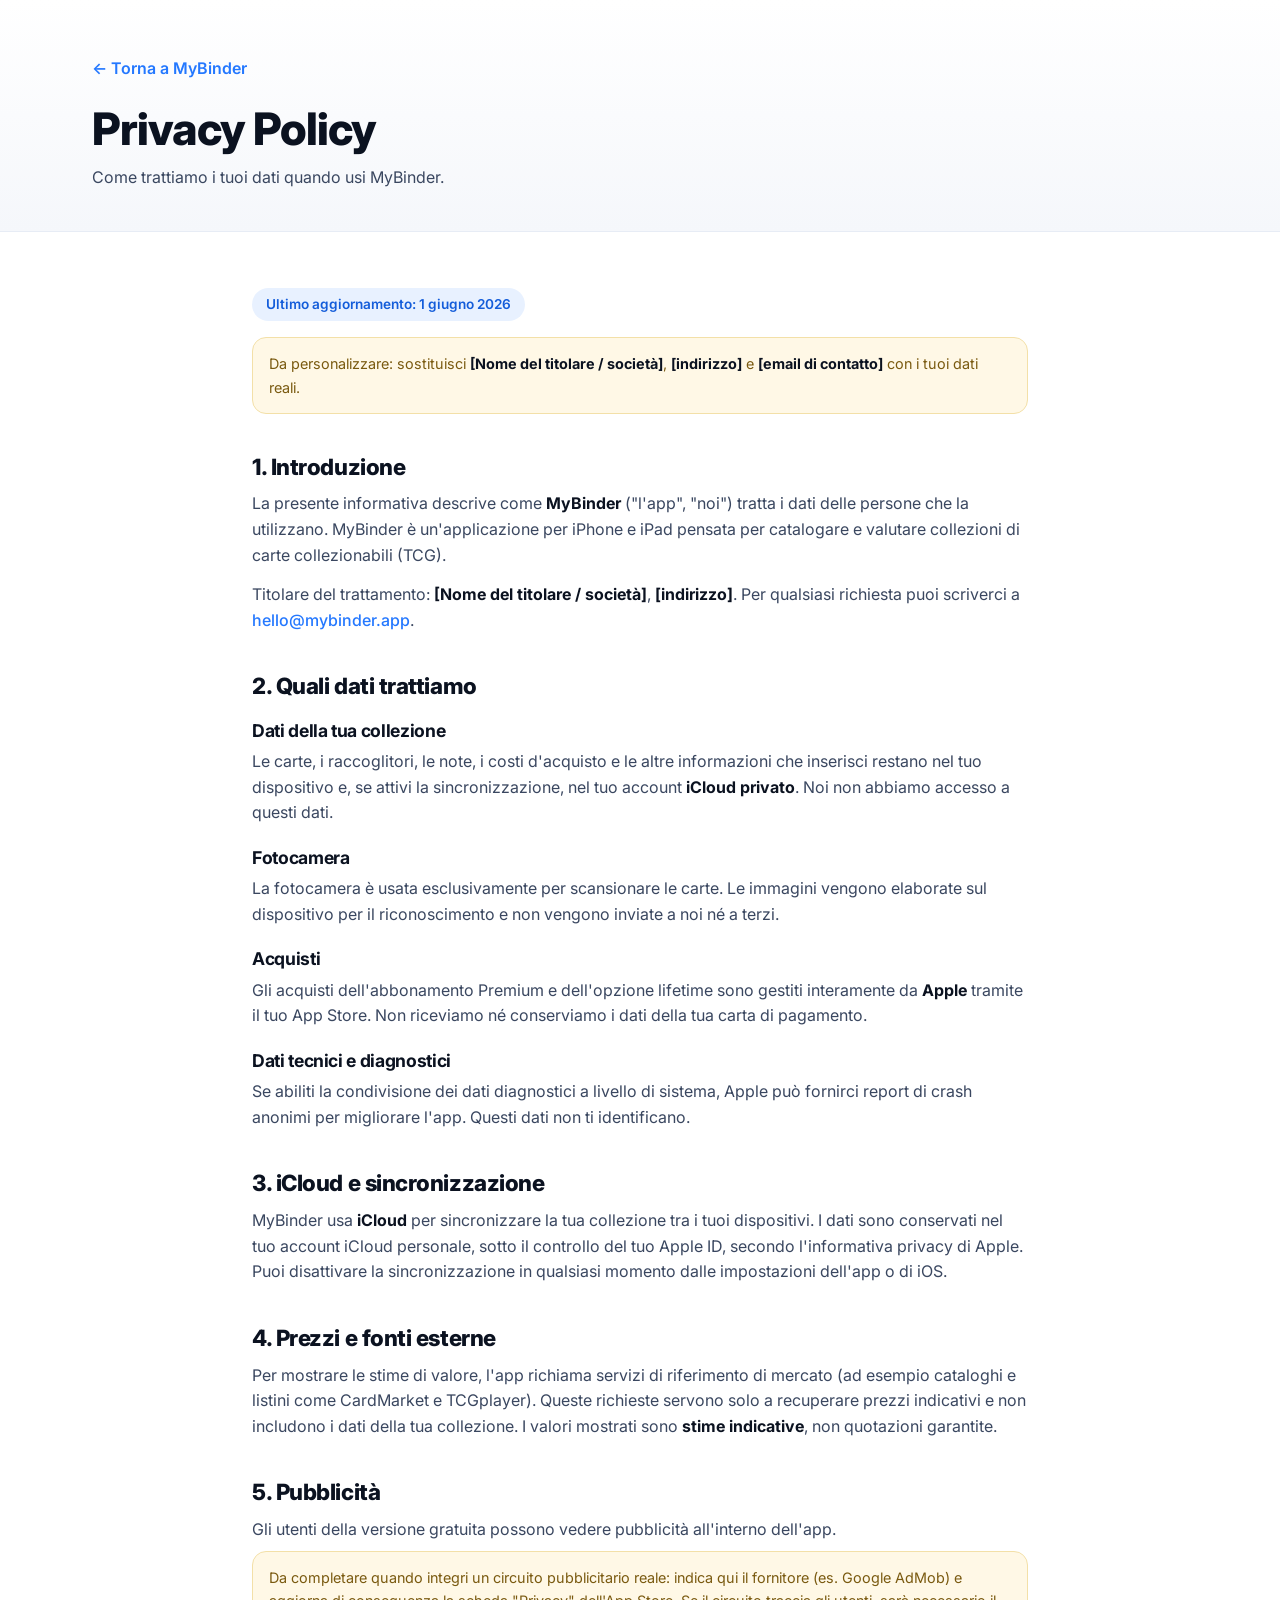
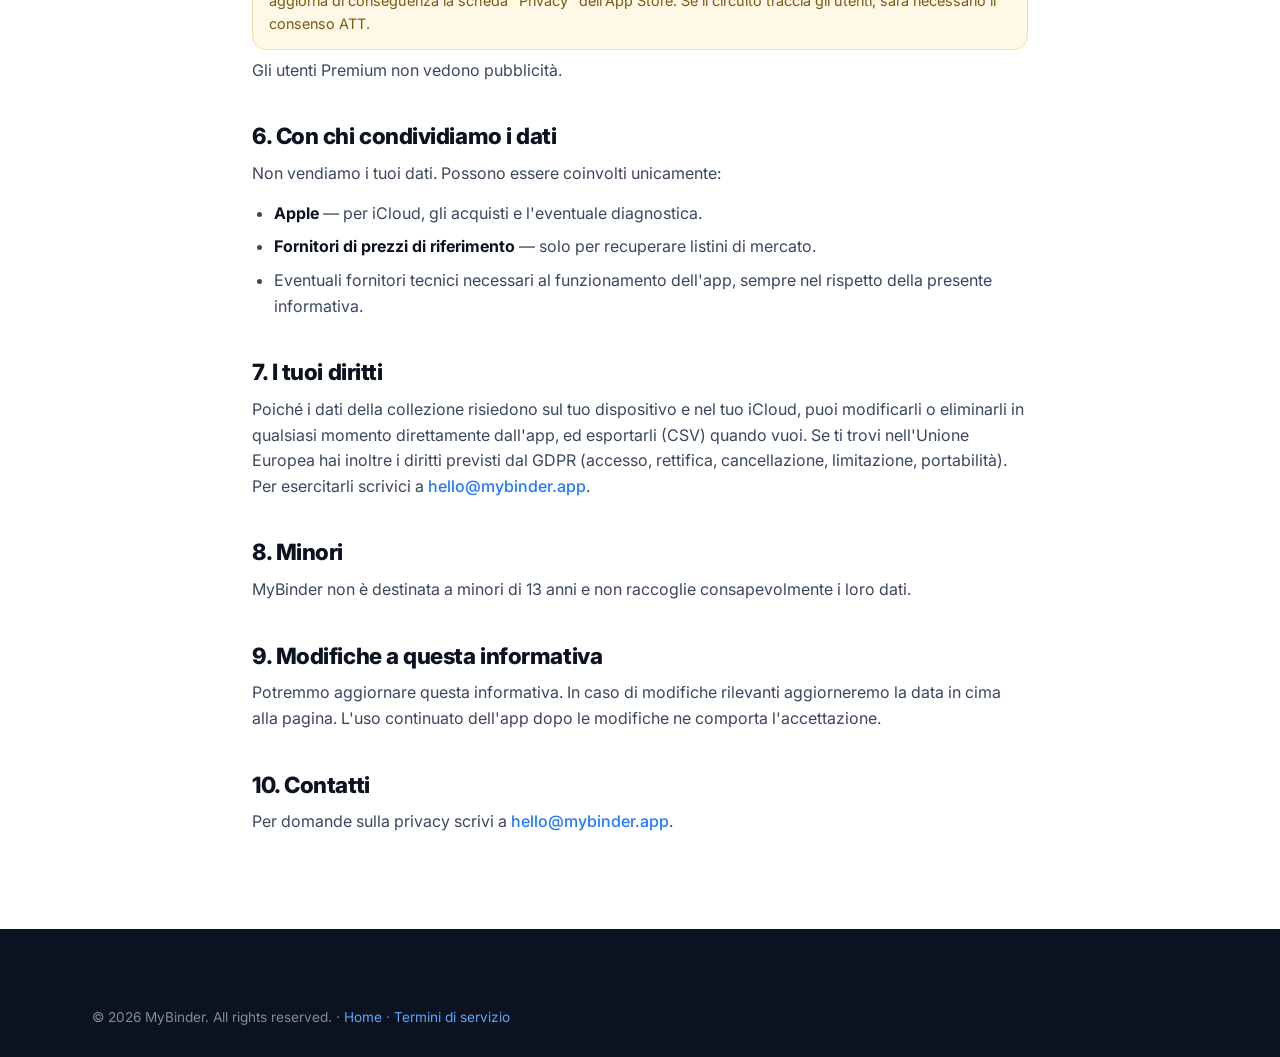
==== MyBinder-Site/privacy.html @ ea9245f7 "Initial MyBinder website" ====
<!DOCTYPE html>
<html lang="it">
<head>
  <meta charset="UTF-8" />
  <meta name="viewport" content="width=device-width, initial-scale=1.0" />
  <title>Privacy Policy — MyBinder</title>
  <meta name="description" content="Informativa sulla privacy di MyBinder: quali dati trattiamo, come usiamo iCloud, e i tuoi diritti." />
  <meta name="robots" content="index, follow" />
  <link rel="icon" type="image/png" href="assets/app-icon.png" />
  <link rel="apple-touch-icon" href="assets/app-icon.png" />
  <meta name="theme-color" content="#2478FF" />
  <link rel="preconnect" href="https://fonts.googleapis.com" />
  <link rel="preconnect" href="https://fonts.gstatic.com" crossorigin />
  <link href="https://fonts.googleapis.com/css2?family=Inter:wght@400;500;600;700;800&display=swap" rel="stylesheet" />
  <link rel="stylesheet" href="styles/style.css" />
</head>
<body>

  <header class="legal-hero">
    <div class="container">
      <a href="index.html" class="legal-back">← Torna a MyBinder</a>
      <h1>Privacy Policy</h1>
      <p>Come trattiamo i tuoi dati quando usi MyBinder.</p>
    </div>
  </header>

  <main class="legal">
    <span class="updated">Ultimo aggiornamento: 1 giugno 2026</span>

    <!--
      ATTENZIONE LEGALE: questo testo è un modello di base, non una consulenza legale.
      Compila le parti tra parentesi quadre e, se vendi abbonamenti / tratti dati di
      utenti UE, valuta una revisione da parte di un consulente. Aggiorna la data
      a ogni modifica sostanziale.
    -->
    <div class="placeholder">
      Da personalizzare: sostituisci <strong>[Nome del titolare / società]</strong>,
      <strong>[indirizzo]</strong> e <strong>[email di contatto]</strong> con i tuoi dati reali.
    </div>

    <h2 id="intro">1. Introduzione</h2>
    <p>
      La presente informativa descrive come <strong>MyBinder</strong> ("l'app", "noi")
      tratta i dati delle persone che la utilizzano. MyBinder è un'applicazione per iPhone
      e iPad pensata per catalogare e valutare collezioni di carte collezionabili (TCG).
    </p>
    <p>
      Titolare del trattamento: <strong>[Nome del titolare / società]</strong>,
      <strong>[indirizzo]</strong>. Per qualsiasi richiesta puoi scriverci a
      <a href="mailto:hello@mybinder.app">hello@mybinder.app</a>.
    </p>

    <h2 id="dati">2. Quali dati trattiamo</h2>
    <h3>Dati della tua collezione</h3>
    <p>
      Le carte, i raccoglitori, le note, i costi d'acquisto e le altre informazioni che
      inserisci restano nel tuo dispositivo e, se attivi la sincronizzazione, nel tuo
      account <strong>iCloud privato</strong>. Noi non abbiamo accesso a questi dati.
    </p>
    <h3>Fotocamera</h3>
    <p>
      La fotocamera è usata esclusivamente per scansionare le carte. Le immagini vengono
      elaborate sul dispositivo per il riconoscimento e non vengono inviate a noi né a terzi.
    </p>
    <h3>Acquisti</h3>
    <p>
      Gli acquisti dell'abbonamento Premium e dell'opzione lifetime sono gestiti
      interamente da <strong>Apple</strong> tramite il tuo App Store. Non riceviamo né
      conserviamo i dati della tua carta di pagamento.
    </p>
    <h3>Dati tecnici e diagnostici</h3>
    <p>
      Se abiliti la condivisione dei dati diagnostici a livello di sistema, Apple può
      fornirci report di crash anonimi per migliorare l'app. Questi dati non ti identificano.
    </p>

    <h2 id="icloud">3. iCloud e sincronizzazione</h2>
    <p>
      MyBinder usa <strong>iCloud</strong> per sincronizzare la tua collezione tra i tuoi
      dispositivi. I dati sono conservati nel tuo account iCloud personale, sotto il
      controllo del tuo Apple ID, secondo l'informativa privacy di Apple. Puoi disattivare
      la sincronizzazione in qualsiasi momento dalle impostazioni dell'app o di iOS.
    </p>

    <h2 id="prezzi">4. Prezzi e fonti esterne</h2>
    <p>
      Per mostrare le stime di valore, l'app richiama servizi di riferimento di mercato
      (ad esempio cataloghi e listini come CardMarket e TCGplayer). Queste richieste servono
      solo a recuperare prezzi indicativi e non includono i dati della tua collezione.
      I valori mostrati sono <strong>stime indicative</strong>, non quotazioni garantite.
    </p>

    <h2 id="pubblicita">5. Pubblicità</h2>
    <p>
      Gli utenti della versione gratuita possono vedere pubblicità all'interno dell'app.
      <span class="placeholder" style="display:inline-block;margin:8px 0;">
        Da completare quando integri un circuito pubblicitario reale: indica qui il fornitore
        (es. Google AdMob) e aggiorna di conseguenza la scheda "Privacy" dell'App Store.
        Se il circuito traccia gli utenti, sarà necessario il consenso ATT.
      </span>
      Gli utenti Premium non vedono pubblicità.
    </p>

    <h2 id="condivisione">6. Con chi condividiamo i dati</h2>
    <p>Non vendiamo i tuoi dati. Possono essere coinvolti unicamente:</p>
    <ul>
      <li><strong>Apple</strong> — per iCloud, gli acquisti e l'eventuale diagnostica.</li>
      <li><strong>Fornitori di prezzi di riferimento</strong> — solo per recuperare listini di mercato.</li>
      <li>Eventuali fornitori tecnici necessari al funzionamento dell'app, sempre nel rispetto della presente informativa.</li>
    </ul>

    <h2 id="diritti">7. I tuoi diritti</h2>
    <p>
      Poiché i dati della collezione risiedono sul tuo dispositivo e nel tuo iCloud, puoi
      modificarli o eliminarli in qualsiasi momento direttamente dall'app, ed esportarli
      (CSV) quando vuoi. Se ti trovi nell'Unione Europea hai inoltre i diritti previsti dal
      GDPR (accesso, rettifica, cancellazione, limitazione, portabilità). Per esercitarli
      scrivici a <a href="mailto:hello@mybinder.app">hello@mybinder.app</a>.
    </p>

    <h2 id="minori">8. Minori</h2>
    <p>
      MyBinder non è destinata a minori di 13 anni e non raccoglie consapevolmente i loro dati.
    </p>

    <h2 id="modifiche">9. Modifiche a questa informativa</h2>
    <p>
      Potremmo aggiornare questa informativa. In caso di modifiche rilevanti aggiorneremo la
      data in cima alla pagina. L'uso continuato dell'app dopo le modifiche ne comporta l'accettazione.
    </p>

    <h2 id="contatti">10. Contatti</h2>
    <p>
      Per domande sulla privacy scrivi a
      <a href="mailto:hello@mybinder.app">hello@mybinder.app</a>.
    </p>
  </main>

  <footer class="footer">
    <div class="container footer__bottom" style="border:0;">
      <span>© 2026 MyBinder. All rights reserved. · <a href="index.html" style="color:var(--blue-hi);">Home</a> · <a href="terms.html" style="color:var(--blue-hi);">Termini di servizio</a></span>
    </div>
  </footer>

</body>
</html>
---- MyBinder-Site/styles/style.css ----
/* ===================================================================
   MyBinder — Landing page
   Palette, layout e componenti. Mobile-first.
   =================================================================== */

:root {
  /* Palette */
  --blue:        #2478FF;
  --blue-hi:     #5FA5FF;
  --blue-dark:   #145DDA;
  --ink:         #0B1220;
  --ink-soft:    #3a4760;
  --soft-1:      #F5F7FB;
  --soft-2:      #E7ECF5;
  --white:       #ffffff;

  /* Effetti */
  --radius:      22px;
  --radius-sm:   14px;
  --shadow-sm:   0 4px 18px rgba(11, 18, 32, 0.06);
  --shadow-md:   0 14px 40px rgba(11, 18, 32, 0.10);
  --shadow-lg:   0 30px 80px rgba(20, 93, 218, 0.18);
  --glass:       rgba(255, 255, 255, 0.7);

  /* Layout */
  --maxw:        1140px;
  --gutter:      22px;

  --font:        'Inter', -apple-system, BlinkMacSystemFont, 'Segoe UI', Roboto, sans-serif;
}

/* ---------- Reset ---------- */
* { margin: 0; padding: 0; box-sizing: border-box; }

html { scroll-behavior: smooth; }

body {
  font-family: var(--font);
  color: var(--ink);
  background: var(--white);
  line-height: 1.6;
  -webkit-font-smoothing: antialiased;
  text-rendering: optimizeLegibility;
  overflow-x: hidden;
}

img { max-width: 100%; display: block; }
a { color: inherit; text-decoration: none; }
ul { list-style: none; }

.container {
  width: 100%;
  max-width: var(--maxw);
  margin: 0 auto;
  padding: 0 var(--gutter);
}

/* ---------- Tipografia ---------- */
h1, h2, h3 { line-height: 1.15; letter-spacing: -0.02em; font-weight: 800; }
h2 { font-size: clamp(1.7rem, 4vw, 2.6rem); }
h3 { font-size: 1.2rem; font-weight: 700; }

.eyebrow {
  display: inline-block;
  font-size: 0.82rem;
  font-weight: 700;
  letter-spacing: 0.08em;
  text-transform: uppercase;
  color: var(--blue);
  margin-bottom: 12px;
}
.eyebrow--light { color: var(--blue-hi); }

/* ---------- Bottoni ---------- */
.btn {
  display: inline-flex;
  align-items: center;
  justify-content: center;
  gap: 10px;
  font-weight: 600;
  font-size: 1rem;
  padding: 14px 26px;
  border-radius: 999px;
  cursor: pointer;
  border: none;
  transition: transform .22s ease, box-shadow .22s ease, background .22s ease;
  white-space: nowrap;
}
.btn--appstore {
  background: linear-gradient(135deg, var(--blue) 0%, var(--blue-dark) 100%);
  color: #fff;
  box-shadow: 0 10px 26px rgba(36, 120, 255, 0.35);
}
.btn--appstore:hover { transform: translateY(-2px); box-shadow: 0 16px 34px rgba(36, 120, 255, 0.45); }
.btn--ghost {
  background: var(--white);
  color: var(--ink);
  border: 1px solid var(--soft-2);
  box-shadow: var(--shadow-sm);
}
.btn--ghost:hover { transform: translateY(-2px); border-color: var(--blue-hi); }
.btn--small { padding: 9px 20px; font-size: 0.92rem; background: var(--blue); color: #fff; }
.btn--small:hover { background: var(--blue-dark); }

/* ---------- Navbar ---------- */
.nav {
  position: sticky;
  top: 0;
  z-index: 100;
  backdrop-filter: saturate(180%) blur(14px);
  -webkit-backdrop-filter: saturate(180%) blur(14px);
  background: rgba(255, 255, 255, 0.72);
  border-bottom: 1px solid transparent;
  transition: border-color .3s ease, box-shadow .3s ease;
}
.nav.is-scrolled { border-color: var(--soft-2); box-shadow: var(--shadow-sm); }
.nav__inner {
  display: flex;
  align-items: center;
  justify-content: space-between;
  height: 64px;
  gap: 18px;
}
.nav__brand { display: flex; align-items: center; gap: 10px; font-weight: 800; font-size: 1.15rem; }
.nav__icon { width: 30px; height: 30px; border-radius: 8px; box-shadow: var(--shadow-sm); }
.nav__links { display: none; gap: 28px; font-weight: 500; color: var(--ink-soft); }
.nav__links a:hover { color: var(--blue); }

@media (min-width: 860px) {
  .nav__links { display: flex; }
}

/* ---------- Hero ---------- */
.hero {
  position: relative;
  padding: 70px 0 90px;
  background: linear-gradient(180deg, #fff 0%, var(--soft-1) 100%);
  overflow: hidden;
}
.hero__glow {
  position: absolute;
  top: -180px; right: -120px;
  width: 620px; height: 620px;
  background: radial-gradient(circle, rgba(95,165,255,0.45) 0%, rgba(36,120,255,0) 65%);
  filter: blur(20px);
  pointer-events: none;
}
.hero__inner {
  position: relative;
  display: grid;
  grid-template-columns: 1fr;
  gap: 50px;
  align-items: center;
}
.hero__badge {
  display: inline-block;
  font-size: 0.82rem;
  font-weight: 600;
  color: var(--blue-dark);
  background: rgba(36, 120, 255, 0.10);
  padding: 7px 15px;
  border-radius: 999px;
  margin-bottom: 22px;
}
.hero__title { font-size: clamp(2.2rem, 6vw, 3.6rem); margin-bottom: 18px; }
.hero__subtitle {
  font-size: clamp(1.05rem, 2.4vw, 1.25rem);
  color: var(--ink-soft);
  max-width: 520px;
  margin-bottom: 34px;
}
.hero__cta { display: flex; flex-wrap: wrap; gap: 14px; }

.hero__visual { position: relative; display: flex; justify-content: center; }
.hero__appicon {
  position: absolute;
  bottom: -10px; right: 18%;
  width: 78px; height: 78px;
  animation: float 5s ease-in-out infinite;
}
.hero__appicon img { border-radius: 18px; box-shadow: var(--shadow-md); }

@media (min-width: 920px) {
  .hero__inner { grid-template-columns: 1.05fr 0.95fr; }
  .hero { padding: 100px 0 120px; }
}

/* ---------- Phone mockup ---------- */
.phone {
  position: relative;
  width: 280px;
  aspect-ratio: 9 / 19;
  background: #0b1220;
  border-radius: 44px;
  padding: 12px;
  box-shadow: var(--shadow-lg);
  border: 2px solid #1c2740;
}
.phone--sm { width: 250px; }
.phone__notch {
  position: absolute;
  top: 14px; left: 50%;
  transform: translateX(-50%);
  width: 110px; height: 26px;
  background: #0b1220;
  border-radius: 0 0 16px 16px;
  z-index: 3;
}
.phone__shot {
  width: 100%; height: 100%;
  object-fit: cover;
  border-radius: 33px;
  background: linear-gradient(160deg, var(--blue-hi), var(--blue-dark));
}
/* Placeholder elegante quando lo screenshot non c'è ancora */
.phone__shot.is-placeholder,
.gallery__item img.is-placeholder {
  position: relative;
}
.phone__shot.is-placeholder::after,
.gallery__item img.is-placeholder::after {
  content: "Screenshot";
  position: absolute;
  inset: 0;
  display: flex;
  align-items: center;
  justify-content: center;
  font-weight: 600;
  letter-spacing: 0.05em;
  color: rgba(255,255,255,0.85);
  background: linear-gradient(160deg, var(--blue-hi), var(--blue-dark));
  border-radius: inherit;
}

@keyframes float {
  0%, 100% { transform: translateY(0); }
  50%      { transform: translateY(-12px); }
}

/* ---------- Sezioni ---------- */
.section { padding: 80px 0; }
.section--soft { background: var(--soft-1); }
.section__head { max-width: 680px; margin: 0 auto 50px; text-align: center; }
.section__head p { color: var(--ink-soft); font-size: 1.08rem; margin-top: 14px; }

/* ---------- Card generica ---------- */
.card {
  background: var(--glass);
  backdrop-filter: blur(8px);
  -webkit-backdrop-filter: blur(8px);
  border: 1px solid rgba(255,255,255,0.6);
  border-radius: var(--radius);
  box-shadow: var(--shadow-sm);
  padding: 28px;
  transition: transform .25s ease, box-shadow .25s ease;
}

/* ---------- Grid feature ---------- */
.grid { display: grid; gap: 22px; }
.grid--features { grid-template-columns: 1fr; }
.feature:hover { transform: translateY(-6px); box-shadow: var(--shadow-md); }
.feature__icon {
  width: 52px; height: 52px;
  display: grid; place-items: center;
  border-radius: 14px;
  background: linear-gradient(135deg, rgba(36,120,255,0.12), rgba(95,165,255,0.18));
  color: var(--blue-dark);
  margin-bottom: 18px;
}
.feature__icon svg { width: 26px; height: 26px; }
.feature h3 { margin-bottom: 8px; }
.feature p { color: var(--ink-soft); font-size: 0.98rem; }

@media (min-width: 640px) { .grid--features { grid-template-columns: 1fr 1fr; } }
@media (min-width: 980px) { .grid--features { grid-template-columns: 1fr 1fr 1fr; } }

/* ---------- Come funziona ---------- */
.grid--steps { grid-template-columns: 1fr; }
.step { text-align: center; padding: 10px; }
.step__num {
  display: grid; place-items: center;
  width: 56px; height: 56px;
  margin: 0 auto 18px;
  border-radius: 50%;
  font-weight: 800; font-size: 1.4rem;
  color: #fff;
  background: linear-gradient(135deg, var(--blue), var(--blue-dark));
  box-shadow: 0 10px 24px rgba(36,120,255,0.35);
}
.step h3 { margin-bottom: 8px; }
.step p { color: var(--ink-soft); }
@media (min-width: 780px) { .grid--steps { grid-template-columns: repeat(3, 1fr); } }

/* ---------- Split (media + copy) ---------- */
.split {
  display: grid;
  grid-template-columns: 1fr;
  gap: 44px;
  align-items: center;
}
.split__media { display: flex; justify-content: center; }
.split__copy h2 { margin-bottom: 18px; }
.split__copy > p { color: var(--ink-soft); font-size: 1.05rem; margin-bottom: 18px; }

.ticks { display: grid; gap: 12px; margin-top: 8px; }
.ticks li {
  position: relative;
  padding-left: 32px;
  color: var(--ink);
  font-weight: 500;
}
.ticks li::before {
  content: "";
  position: absolute;
  left: 0; top: 4px;
  width: 20px; height: 20px;
  border-radius: 50%;
  background: var(--blue) url("data:image/svg+xml,%3Csvg xmlns='http://www.w3.org/2000/svg' width='12' height='12' viewBox='0 0 24 24' fill='none' stroke='white' stroke-width='3' stroke-linecap='round' stroke-linejoin='round'%3E%3Cpath d='M20 6 9 17l-5-5'/%3E%3C/svg%3E") center / 12px no-repeat;
}

.note { font-size: 0.86rem; color: var(--ink-soft); margin-top: 16px; font-style: italic; }
.note--center { text-align: center; }

@media (min-width: 920px) {
  .split { grid-template-columns: 0.9fr 1.1fr; gap: 60px; }
  .split--reverse .split__media { order: 2; }
}

/* ---------- Trio (set) ---------- */
.grid--trio { grid-template-columns: 1fr; }
.pill h3 { margin-bottom: 8px; color: var(--blue-dark); }
.pill p { color: var(--ink-soft); }
@media (min-width: 780px) { .grid--trio { grid-template-columns: repeat(3, 1fr); } }

/* ---------- Premium ---------- */
.section--premium {
  background: linear-gradient(160deg, #0b1220 0%, #14264a 60%, var(--blue-dark) 130%);
  color: #fff;
}
.section--premium .section__head p { color: rgba(255,255,255,0.72); }
.premium__grid {
  display: grid;
  grid-template-columns: 1fr;
  gap: 34px;
  align-items: center;
}
.premium__list { display: grid; gap: 14px; }
.premium__list li {
  position: relative;
  padding-left: 34px;
  font-size: 1.06rem;
  font-weight: 500;
}
.premium__list li::before {
  content: "";
  position: absolute;
  left: 0; top: 5px;
  width: 22px; height: 22px;
  border-radius: 50%;
  background: var(--blue-hi) url("data:image/svg+xml,%3Csvg xmlns='http://www.w3.org/2000/svg' width='13' height='13' viewBox='0 0 24 24' fill='none' stroke='%230b1220' stroke-width='3' stroke-linecap='round' stroke-linejoin='round'%3E%3Cpath d='M20 6 9 17l-5-5'/%3E%3C/svg%3E") center / 13px no-repeat;
}
.premium__cta {
  background: rgba(255,255,255,0.06);
  border: 1px solid rgba(255,255,255,0.14);
  text-align: center;
}
.premium__cta h3 { font-size: 1.5rem; margin-bottom: 10px; }
.premium__cta p { color: rgba(255,255,255,0.78); margin-bottom: 22px; }
.premium__cta .btn--appstore { width: 100%; }
.premium__cta .note { color: rgba(255,255,255,0.6); }

@media (min-width: 880px) { .premium__grid { grid-template-columns: 1.1fr 0.9fr; } }

/* ---------- Gallery ---------- */
.gallery {
  display: grid;
  grid-auto-flow: column;
  grid-auto-columns: 240px;
  gap: 22px;
  overflow-x: auto;
  padding: 8px 4px 24px;
  scroll-snap-type: x mandatory;
  -webkit-overflow-scrolling: touch;
}
.gallery__item {
  scroll-snap-align: center;
  aspect-ratio: 9 / 19;
  border-radius: 26px;
  overflow: hidden;
  box-shadow: var(--shadow-md);
  background: linear-gradient(160deg, var(--blue-hi), var(--blue-dark));
}
.gallery__item img { width: 100%; height: 100%; object-fit: cover; }

@media (min-width: 980px) {
  .gallery {
    grid-auto-flow: row;
    grid-template-columns: repeat(5, 1fr);
    grid-auto-columns: auto;
    overflow: visible;
  }
}

/* ---------- Waitlist ---------- */
.waitlist { max-width: 720px; margin: 0 auto; text-align: center; }
.waitlist h2 { margin-bottom: 12px; }
.waitlist > p { color: var(--ink-soft); margin-bottom: 26px; }
.waitlist__form {
  display: flex;
  gap: 12px;
  max-width: 480px;
  margin: 0 auto;
  flex-wrap: wrap;
}
.waitlist__form input {
  flex: 1 1 220px;
  padding: 14px 18px;
  border-radius: 999px;
  border: 1px solid var(--soft-2);
  font-size: 1rem;
  font-family: inherit;
  outline: none;
  transition: border-color .2s ease, box-shadow .2s ease;
}
.waitlist__form input:focus { border-color: var(--blue); box-shadow: 0 0 0 4px rgba(36,120,255,0.12); }
.waitlist__msg { margin-top: 16px; font-weight: 600; color: var(--blue-dark); min-height: 1.4em; }

/* ---------- Privacy ---------- */
.privacy { max-width: 760px; margin: 0 auto; text-align: center; }
.privacy p { color: var(--ink-soft); font-size: 1.08rem; margin-top: 14px; }

/* ---------- Footer ---------- */
.footer {
  background: var(--ink);
  color: rgba(255,255,255,0.78);
  padding: 56px 0 28px;
}
.footer__inner {
  display: grid;
  grid-template-columns: 1fr;
  gap: 30px;
  padding-bottom: 30px;
  border-bottom: 1px solid rgba(255,255,255,0.1);
}
.footer__brand { display: flex; gap: 14px; align-items: flex-start; max-width: 380px; }
.footer__icon { width: 44px; height: 44px; border-radius: 11px; }
.footer__brand strong { color: #fff; font-size: 1.1rem; }
.footer__brand p { font-size: 0.92rem; margin-top: 4px; }
.footer__links { display: flex; flex-direction: column; gap: 12px; }
.footer__links a:hover { color: var(--blue-hi); }
.footer__bottom { padding-top: 22px; font-size: 0.85rem; color: rgba(255,255,255,0.5); }

@media (min-width: 780px) {
  .footer__inner { grid-template-columns: 1.4fr 1fr; }
  .footer__links { align-items: flex-end; }
}

/* ---------- Pagine legali ---------- */
.legal-hero {
  background: linear-gradient(180deg, #fff 0%, var(--soft-1) 100%);
  padding: 56px 0 40px;
  border-bottom: 1px solid var(--soft-2);
}
.legal-hero h1 { font-size: clamp(1.9rem, 5vw, 2.8rem); }
.legal-hero p { color: var(--ink-soft); margin-top: 10px; }
.legal-back { display: inline-flex; align-items: center; gap: 6px; color: var(--blue); font-weight: 600; margin-bottom: 22px; }
.legal-back:hover { color: var(--blue-dark); }

.legal {
  max-width: 820px;
  margin: 0 auto;
  padding: 56px var(--gutter) 80px;
}
.legal h2 {
  font-size: 1.4rem;
  margin: 40px 0 12px;
  scroll-margin-top: 80px;
}
.legal h2:first-child { margin-top: 0; }
.legal h3 { font-size: 1.1rem; margin: 22px 0 8px; }
.legal p, .legal li { color: var(--ink-soft); font-size: 1rem; }
.legal p { margin-bottom: 14px; }
.legal ul { list-style: disc; padding-left: 22px; margin-bottom: 16px; }
.legal li { margin-bottom: 8px; }
.legal a { color: var(--blue); font-weight: 500; }
.legal a:hover { text-decoration: underline; }
.legal strong { color: var(--ink); }
.legal .updated {
  display: inline-block;
  font-size: 0.85rem;
  font-weight: 600;
  color: var(--blue-dark);
  background: rgba(36,120,255,0.10);
  padding: 6px 14px;
  border-radius: 999px;
}
.legal .placeholder {
  background: #fff8e6;
  border: 1px solid #f3e0a8;
  border-radius: var(--radius-sm);
  padding: 14px 16px;
  font-size: 0.9rem;
  color: #7a5a10;
  margin: 16px 0;
}

/* ---------- Reveal on scroll ---------- */
.reveal {
  opacity: 0;
  transform: translateY(26px);
  transition: opacity .7s ease, transform .7s ease;
}
.reveal.is-visible { opacity: 1; transform: none; }

@media (prefers-reduced-motion: reduce) {
  .reveal { opacity: 1; transform: none; transition: none; }
  .hero__appicon { animation: none; }
  html { scroll-behavior: auto; }
}
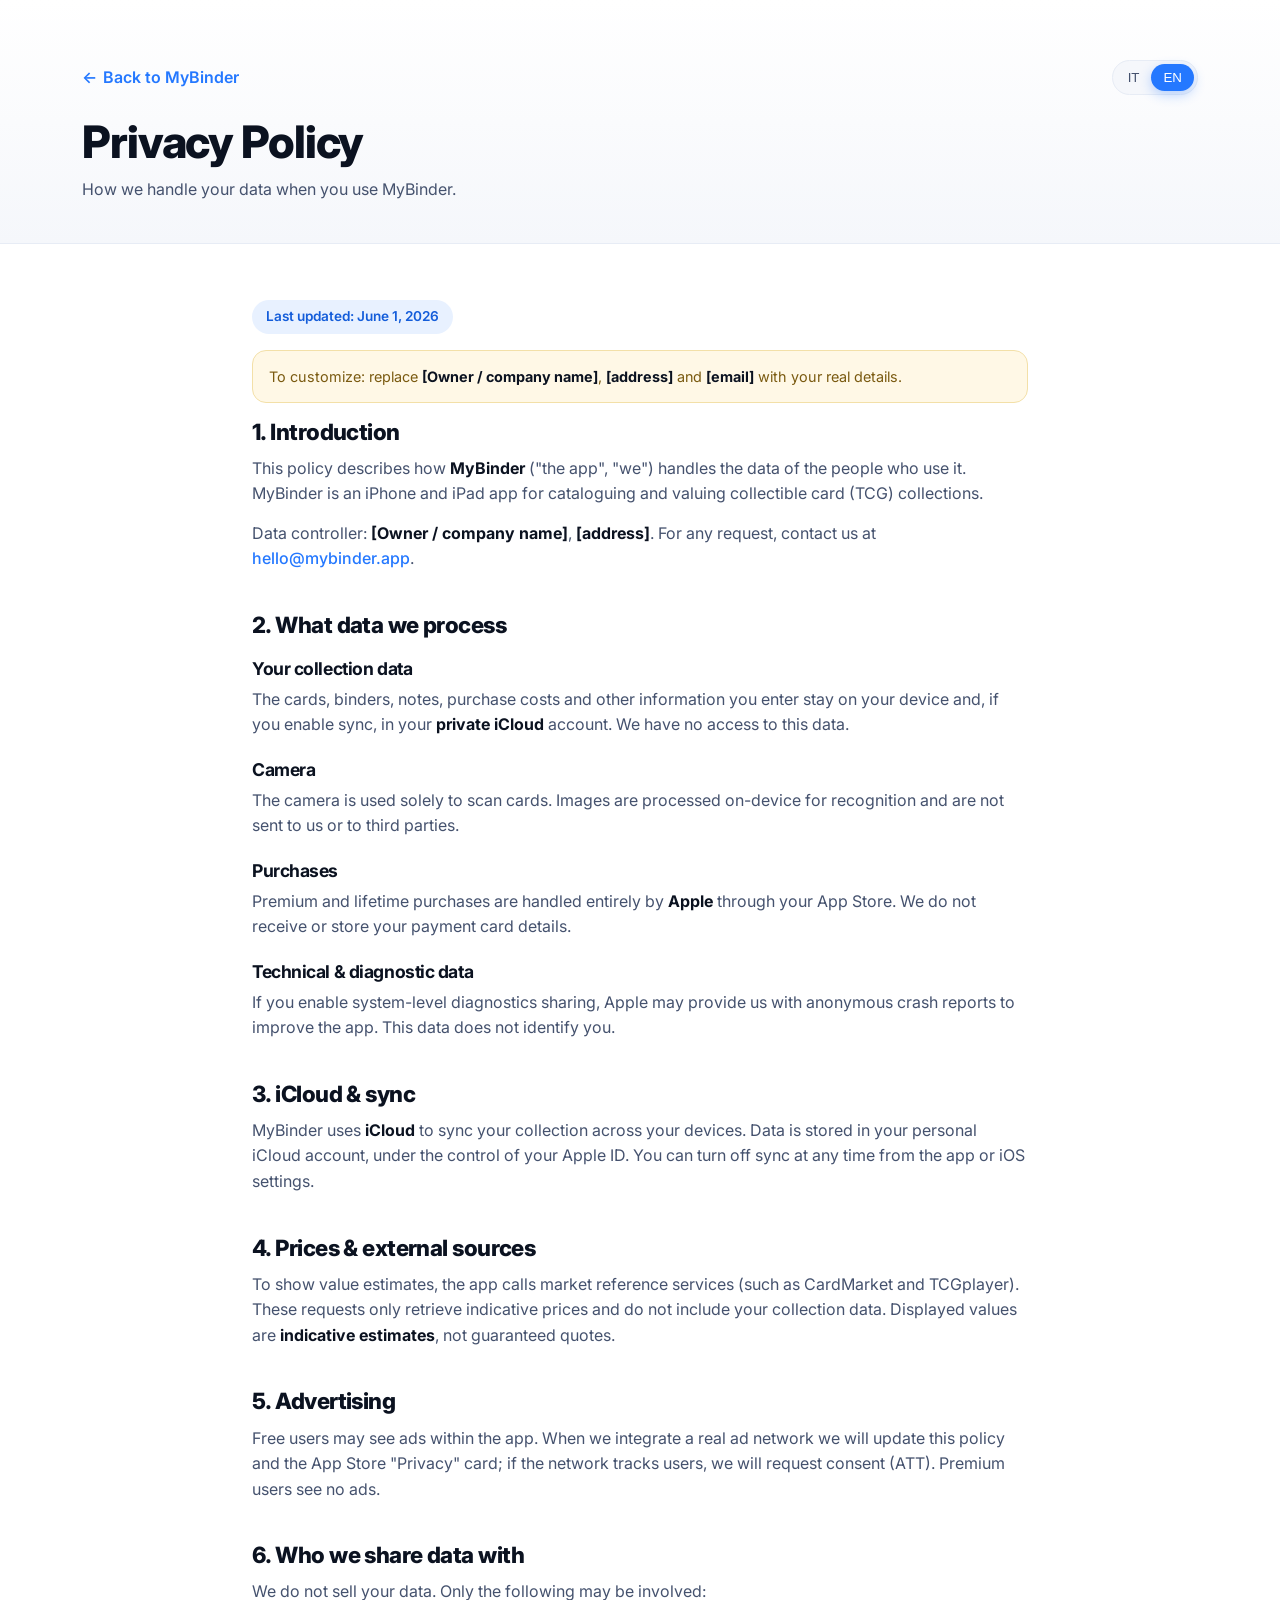
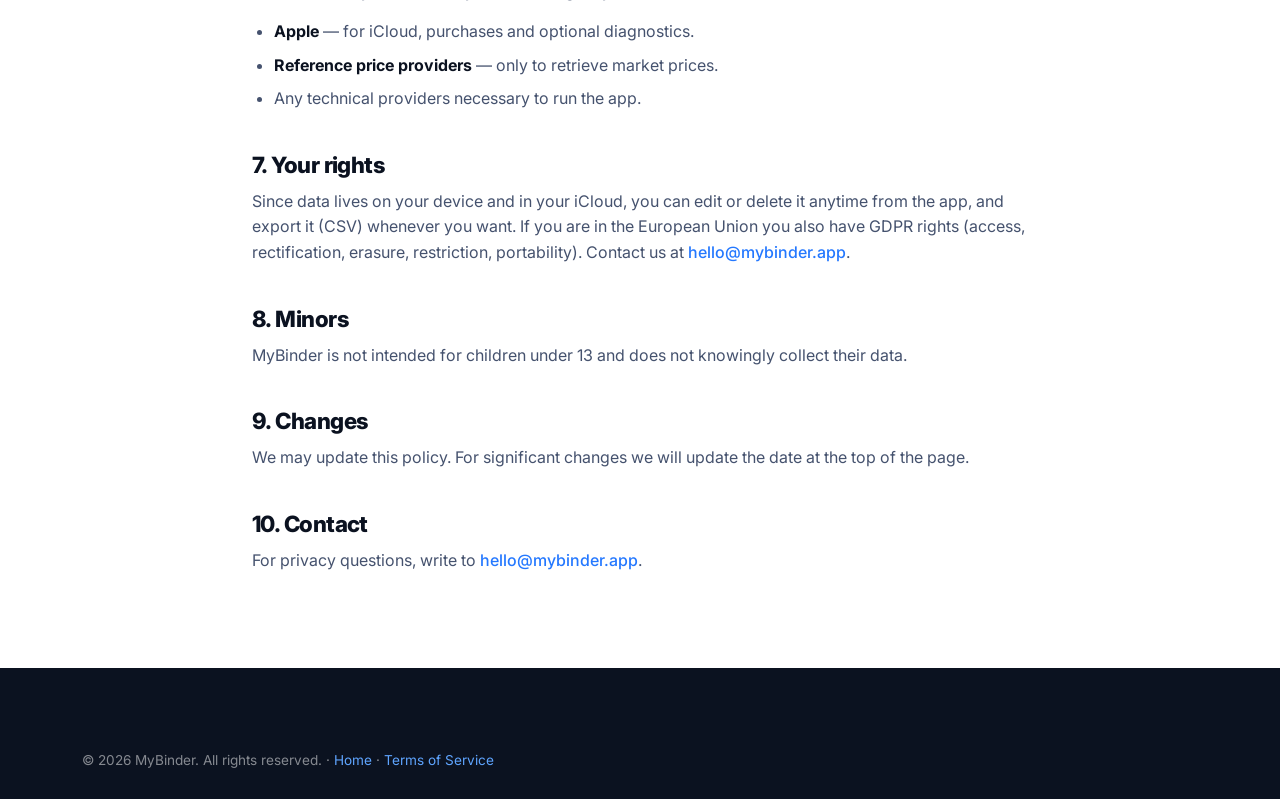
==== commit 943942b2: "Add files via upload" ====
--- a/MyBinder-Site/privacy.html
+++ b/MyBinder-Site/privacy.html
@@ -4,7 +4,7 @@
   <meta charset="UTF-8" />
   <meta name="viewport" content="width=device-width, initial-scale=1.0" />
   <title>Privacy Policy — MyBinder</title>
-  <meta name="description" content="Informativa sulla privacy di MyBinder: quali dati trattiamo, come usiamo iCloud, e i tuoi diritti." />
+  <meta name="description" content="Informativa sulla privacy di MyBinder." />
   <meta name="robots" content="index, follow" />
   <link rel="icon" type="image/png" href="assets/app-icon.png" />
   <link rel="apple-touch-icon" href="assets/app-icon.png" />
@@ -13,134 +13,137 @@
   <link rel="preconnect" href="https://fonts.gstatic.com" crossorigin />
   <link href="https://fonts.googleapis.com/css2?family=Inter:wght@400;500;600;700;800&display=swap" rel="stylesheet" />
   <link rel="stylesheet" href="styles/style.css" />
+  <script>
+    window.MB_META = {
+      it: { title: 'Privacy Policy — MyBinder', desc: 'Informativa sulla privacy di MyBinder.' },
+      en: { title: 'Privacy Policy — MyBinder', desc: 'MyBinder privacy policy.' }
+    };
+  </script>
 </head>
 <body>
 
   <header class="legal-hero">
     <div class="container">
-      <a href="index.html" class="legal-back">← Torna a MyBinder</a>
+      <div class="legal-hero__top">
+        <a href="index.html" class="legal-back">← <span data-lang="it">Torna a MyBinder</span><span data-lang="en">Back to MyBinder</span></a>
+        <div class="lang-switch" role="group" aria-label="Language">
+          <button type="button" data-setlang="it">IT</button>
+          <button type="button" data-setlang="en">EN</button>
+        </div>
+      </div>
       <h1>Privacy Policy</h1>
-      <p>Come trattiamo i tuoi dati quando usi MyBinder.</p>
+      <p><span data-lang="it">Come trattiamo i tuoi dati quando usi MyBinder.</span><span data-lang="en">How we handle your data when you use MyBinder.</span></p>
     </div>
   </header>
 
   <main class="legal">
-    <span class="updated">Ultimo aggiornamento: 1 giugno 2026</span>
+    <span class="updated"><span data-lang="it">Ultimo aggiornamento: 1 giugno 2026</span><span data-lang="en">Last updated: June 1, 2026</span></span>
 
-    <!--
-      ATTENZIONE LEGALE: questo testo è un modello di base, non una consulenza legale.
-      Compila le parti tra parentesi quadre e, se vendi abbonamenti / tratti dati di
-      utenti UE, valuta una revisione da parte di un consulente. Aggiorna la data
-      a ogni modifica sostanziale.
-    -->
+    <!-- ATTENZIONE: modello di base, non consulenza legale. Compila le parti tra parentesi. -->
     <div class="placeholder">
-      Da personalizzare: sostituisci <strong>[Nome del titolare / società]</strong>,
-      <strong>[indirizzo]</strong> e <strong>[email di contatto]</strong> con i tuoi dati reali.
+      <span data-lang="it">Da personalizzare: sostituisci <strong>[Nome del titolare / società]</strong>, <strong>[indirizzo]</strong> e <strong>[email]</strong> con i tuoi dati reali.</span>
+      <span data-lang="en">To customize: replace <strong>[Owner / company name]</strong>, <strong>[address]</strong> and <strong>[email]</strong> with your real details.</span>
     </div>
 
-    <h2 id="intro">1. Introduzione</h2>
-    <p>
-      La presente informativa descrive come <strong>MyBinder</strong> ("l'app", "noi")
-      tratta i dati delle persone che la utilizzano. MyBinder è un'applicazione per iPhone
-      e iPad pensata per catalogare e valutare collezioni di carte collezionabili (TCG).
-    </p>
-    <p>
-      Titolare del trattamento: <strong>[Nome del titolare / società]</strong>,
-      <strong>[indirizzo]</strong>. Per qualsiasi richiesta puoi scriverci a
-      <a href="mailto:hello@mybinder.app">hello@mybinder.app</a>.
-    </p>
+    <!-- ===================== IT ===================== -->
+    <div data-lang="it">
+      <h2>1. Introduzione</h2>
+      <p>La presente informativa descrive come <strong>MyBinder</strong> ("l'app", "noi") tratta i dati delle persone che la utilizzano. MyBinder è un'applicazione per iPhone e iPad pensata per catalogare e valutare collezioni di carte collezionabili (TCG).</p>
+      <p>Titolare del trattamento: <strong>[Nome del titolare / società]</strong>, <strong>[indirizzo]</strong>. Per qualsiasi richiesta scrivici a <a href="mailto:hello@mybinder.app">hello@mybinder.app</a>.</p>
 
-    <h2 id="dati">2. Quali dati trattiamo</h2>
-    <h3>Dati della tua collezione</h3>
-    <p>
-      Le carte, i raccoglitori, le note, i costi d'acquisto e le altre informazioni che
-      inserisci restano nel tuo dispositivo e, se attivi la sincronizzazione, nel tuo
-      account <strong>iCloud privato</strong>. Noi non abbiamo accesso a questi dati.
-    </p>
-    <h3>Fotocamera</h3>
-    <p>
-      La fotocamera è usata esclusivamente per scansionare le carte. Le immagini vengono
-      elaborate sul dispositivo per il riconoscimento e non vengono inviate a noi né a terzi.
-    </p>
-    <h3>Acquisti</h3>
-    <p>
-      Gli acquisti dell'abbonamento Premium e dell'opzione lifetime sono gestiti
-      interamente da <strong>Apple</strong> tramite il tuo App Store. Non riceviamo né
-      conserviamo i dati della tua carta di pagamento.
-    </p>
-    <h3>Dati tecnici e diagnostici</h3>
-    <p>
-      Se abiliti la condivisione dei dati diagnostici a livello di sistema, Apple può
-      fornirci report di crash anonimi per migliorare l'app. Questi dati non ti identificano.
-    </p>
+      <h2>2. Quali dati trattiamo</h2>
+      <h3>Dati della tua collezione</h3>
+      <p>Le carte, i raccoglitori, le note, i costi d'acquisto e le altre informazioni che inserisci restano nel tuo dispositivo e, se attivi la sincronizzazione, nel tuo account <strong>iCloud privato</strong>. Noi non abbiamo accesso a questi dati.</p>
+      <h3>Fotocamera</h3>
+      <p>La fotocamera è usata esclusivamente per scansionare le carte. Le immagini vengono elaborate sul dispositivo per il riconoscimento e non vengono inviate a noi né a terzi.</p>
+      <h3>Acquisti</h3>
+      <p>Gli acquisti Premium e lifetime sono gestiti interamente da <strong>Apple</strong> tramite il tuo App Store. Non riceviamo né conserviamo i dati della tua carta di pagamento.</p>
+      <h3>Dati tecnici e diagnostici</h3>
+      <p>Se abiliti la condivisione dei dati diagnostici a livello di sistema, Apple può fornirci report di crash anonimi per migliorare l'app. Questi dati non ti identificano.</p>
 
-    <h2 id="icloud">3. iCloud e sincronizzazione</h2>
-    <p>
-      MyBinder usa <strong>iCloud</strong> per sincronizzare la tua collezione tra i tuoi
-      dispositivi. I dati sono conservati nel tuo account iCloud personale, sotto il
-      controllo del tuo Apple ID, secondo l'informativa privacy di Apple. Puoi disattivare
-      la sincronizzazione in qualsiasi momento dalle impostazioni dell'app o di iOS.
-    </p>
+      <h2>3. iCloud e sincronizzazione</h2>
+      <p>MyBinder usa <strong>iCloud</strong> per sincronizzare la tua collezione tra i tuoi dispositivi. I dati sono conservati nel tuo account iCloud personale, sotto il controllo del tuo Apple ID. Puoi disattivare la sincronizzazione in qualsiasi momento dalle impostazioni dell'app o di iOS.</p>
 
-    <h2 id="prezzi">4. Prezzi e fonti esterne</h2>
-    <p>
-      Per mostrare le stime di valore, l'app richiama servizi di riferimento di mercato
-      (ad esempio cataloghi e listini come CardMarket e TCGplayer). Queste richieste servono
-      solo a recuperare prezzi indicativi e non includono i dati della tua collezione.
-      I valori mostrati sono <strong>stime indicative</strong>, non quotazioni garantite.
-    </p>
+      <h2>4. Prezzi e fonti esterne</h2>
+      <p>Per mostrare le stime di valore, l'app richiama servizi di riferimento di mercato (ad esempio CardMarket e TCGplayer). Queste richieste servono solo a recuperare prezzi indicativi e non includono i dati della tua collezione. I valori mostrati sono <strong>stime indicative</strong>, non quotazioni garantite.</p>
 
-    <h2 id="pubblicita">5. Pubblicità</h2>
-    <p>
-      Gli utenti della versione gratuita possono vedere pubblicità all'interno dell'app.
-      <span class="placeholder" style="display:inline-block;margin:8px 0;">
-        Da completare quando integri un circuito pubblicitario reale: indica qui il fornitore
-        (es. Google AdMob) e aggiorna di conseguenza la scheda "Privacy" dell'App Store.
-        Se il circuito traccia gli utenti, sarà necessario il consenso ATT.
-      </span>
-      Gli utenti Premium non vedono pubblicità.
-    </p>
+      <h2>5. Pubblicità</h2>
+      <p>Gli utenti della versione gratuita possono vedere pubblicità all'interno dell'app. Quando integreremo un circuito pubblicitario reale aggiorneremo questa informativa e la scheda "Privacy" dell'App Store; se il circuito traccia gli utenti, richiederemo il consenso (ATT). Gli utenti Premium non vedono pubblicità.</p>
 
-    <h2 id="condivisione">6. Con chi condividiamo i dati</h2>
-    <p>Non vendiamo i tuoi dati. Possono essere coinvolti unicamente:</p>
-    <ul>
-      <li><strong>Apple</strong> — per iCloud, gli acquisti e l'eventuale diagnostica.</li>
-      <li><strong>Fornitori di prezzi di riferimento</strong> — solo per recuperare listini di mercato.</li>
-      <li>Eventuali fornitori tecnici necessari al funzionamento dell'app, sempre nel rispetto della presente informativa.</li>
-    </ul>
+      <h2>6. Con chi condividiamo i dati</h2>
+      <p>Non vendiamo i tuoi dati. Possono essere coinvolti unicamente:</p>
+      <ul>
+        <li><strong>Apple</strong> — per iCloud, gli acquisti e l'eventuale diagnostica.</li>
+        <li><strong>Fornitori di prezzi di riferimento</strong> — solo per recuperare listini di mercato.</li>
+        <li>Eventuali fornitori tecnici necessari al funzionamento dell'app.</li>
+      </ul>
 
-    <h2 id="diritti">7. I tuoi diritti</h2>
-    <p>
-      Poiché i dati della collezione risiedono sul tuo dispositivo e nel tuo iCloud, puoi
-      modificarli o eliminarli in qualsiasi momento direttamente dall'app, ed esportarli
-      (CSV) quando vuoi. Se ti trovi nell'Unione Europea hai inoltre i diritti previsti dal
-      GDPR (accesso, rettifica, cancellazione, limitazione, portabilità). Per esercitarli
-      scrivici a <a href="mailto:hello@mybinder.app">hello@mybinder.app</a>.
-    </p>
+      <h2>7. I tuoi diritti</h2>
+      <p>Poiché i dati risiedono sul tuo dispositivo e nel tuo iCloud, puoi modificarli o eliminarli in qualsiasi momento dall'app, ed esportarli (CSV) quando vuoi. Se ti trovi nell'Unione Europea hai inoltre i diritti previsti dal GDPR (accesso, rettifica, cancellazione, limitazione, portabilità). Scrivici a <a href="mailto:hello@mybinder.app">hello@mybinder.app</a>.</p>
 
-    <h2 id="minori">8. Minori</h2>
-    <p>
-      MyBinder non è destinata a minori di 13 anni e non raccoglie consapevolmente i loro dati.
-    </p>
+      <h2>8. Minori</h2>
+      <p>MyBinder non è destinata a minori di 13 anni e non raccoglie consapevolmente i loro dati.</p>
 
-    <h2 id="modifiche">9. Modifiche a questa informativa</h2>
-    <p>
-      Potremmo aggiornare questa informativa. In caso di modifiche rilevanti aggiorneremo la
-      data in cima alla pagina. L'uso continuato dell'app dopo le modifiche ne comporta l'accettazione.
-    </p>
+      <h2>9. Modifiche</h2>
+      <p>Potremmo aggiornare questa informativa. In caso di modifiche rilevanti aggiorneremo la data in cima alla pagina.</p>
 
-    <h2 id="contatti">10. Contatti</h2>
-    <p>
-      Per domande sulla privacy scrivi a
-      <a href="mailto:hello@mybinder.app">hello@mybinder.app</a>.
-    </p>
+      <h2>10. Contatti</h2>
+      <p>Per domande sulla privacy scrivi a <a href="mailto:hello@mybinder.app">hello@mybinder.app</a>.</p>
+    </div>
+
+    <!-- ===================== EN ===================== -->
+    <div data-lang="en">
+      <h2>1. Introduction</h2>
+      <p>This policy describes how <strong>MyBinder</strong> ("the app", "we") handles the data of the people who use it. MyBinder is an iPhone and iPad app for cataloguing and valuing collectible card (TCG) collections.</p>
+      <p>Data controller: <strong>[Owner / company name]</strong>, <strong>[address]</strong>. For any request, contact us at <a href="mailto:hello@mybinder.app">hello@mybinder.app</a>.</p>
+
+      <h2>2. What data we process</h2>
+      <h3>Your collection data</h3>
+      <p>The cards, binders, notes, purchase costs and other information you enter stay on your device and, if you enable sync, in your <strong>private iCloud</strong> account. We have no access to this data.</p>
+      <h3>Camera</h3>
+      <p>The camera is used solely to scan cards. Images are processed on-device for recognition and are not sent to us or to third parties.</p>
+      <h3>Purchases</h3>
+      <p>Premium and lifetime purchases are handled entirely by <strong>Apple</strong> through your App Store. We do not receive or store your payment card details.</p>
+      <h3>Technical & diagnostic data</h3>
+      <p>If you enable system-level diagnostics sharing, Apple may provide us with anonymous crash reports to improve the app. This data does not identify you.</p>
+
+      <h2>3. iCloud & sync</h2>
+      <p>MyBinder uses <strong>iCloud</strong> to sync your collection across your devices. Data is stored in your personal iCloud account, under the control of your Apple ID. You can turn off sync at any time from the app or iOS settings.</p>
+
+      <h2>4. Prices & external sources</h2>
+      <p>To show value estimates, the app calls market reference services (such as CardMarket and TCGplayer). These requests only retrieve indicative prices and do not include your collection data. Displayed values are <strong>indicative estimates</strong>, not guaranteed quotes.</p>
+
+      <h2>5. Advertising</h2>
+      <p>Free users may see ads within the app. When we integrate a real ad network we will update this policy and the App Store "Privacy" card; if the network tracks users, we will request consent (ATT). Premium users see no ads.</p>
+
+      <h2>6. Who we share data with</h2>
+      <p>We do not sell your data. Only the following may be involved:</p>
+      <ul>
+        <li><strong>Apple</strong> — for iCloud, purchases and optional diagnostics.</li>
+        <li><strong>Reference price providers</strong> — only to retrieve market prices.</li>
+        <li>Any technical providers necessary to run the app.</li>
+      </ul>
+
+      <h2>7. Your rights</h2>
+      <p>Since data lives on your device and in your iCloud, you can edit or delete it anytime from the app, and export it (CSV) whenever you want. If you are in the European Union you also have GDPR rights (access, rectification, erasure, restriction, portability). Contact us at <a href="mailto:hello@mybinder.app">hello@mybinder.app</a>.</p>
+
+      <h2>8. Minors</h2>
+      <p>MyBinder is not intended for children under 13 and does not knowingly collect their data.</p>
+
+      <h2>9. Changes</h2>
+      <p>We may update this policy. For significant changes we will update the date at the top of the page.</p>
+
+      <h2>10. Contact</h2>
+      <p>For privacy questions, write to <a href="mailto:hello@mybinder.app">hello@mybinder.app</a>.</p>
+    </div>
   </main>
 
   <footer class="footer">
     <div class="container footer__bottom" style="border:0;">
-      <span>© 2026 MyBinder. All rights reserved. · <a href="index.html" style="color:var(--blue-hi);">Home</a> · <a href="terms.html" style="color:var(--blue-hi);">Termini di servizio</a></span>
+      <span>© 2026 MyBinder. All rights reserved. · <a href="index.html" style="color:var(--blue-hi);">Home</a> · <a href="terms.html" style="color:var(--blue-hi);"><span data-lang="it">Termini di servizio</span><span data-lang="en">Terms of Service</span></a></span>
     </div>
   </footer>
 
+  <script src="scripts/main.js"></script>
 </body>
 </html>
--- a/MyBinder-Site/styles/style.css
+++ b/MyBinder-Site/styles/style.css
@@ -1,6 +1,6 @@
 /* ===================================================================
-   MyBinder — Landing page
-   Palette, layout e componenti. Mobile-first.
+   MyBinder — Landing page premium
+   Palette, layout, componenti, animazioni. Mobile-first.
    =================================================================== */
 
 :root {
@@ -9,31 +9,30 @@
   --blue-hi:     #5FA5FF;
   --blue-dark:   #145DDA;
   --ink:         #0B1220;
-  --ink-soft:    #3a4760;
+  --ink-soft:    #45526e;
   --soft-1:      #F5F7FB;
   --soft-2:      #E7ECF5;
   --white:       #ffffff;
 
   /* Effetti */
-  --radius:      22px;
+  --radius:      24px;
   --radius-sm:   14px;
   --shadow-sm:   0 4px 18px rgba(11, 18, 32, 0.06);
   --shadow-md:   0 14px 40px rgba(11, 18, 32, 0.10);
   --shadow-lg:   0 30px 80px rgba(20, 93, 218, 0.18);
-  --glass:       rgba(255, 255, 255, 0.7);
+  --glass:       rgba(255, 255, 255, 0.65);
 
   /* Layout */
-  --maxw:        1140px;
+  --maxw:        1160px;
   --gutter:      22px;
 
   --font:        'Inter', -apple-system, BlinkMacSystemFont, 'Segoe UI', Roboto, sans-serif;
+  --ease:        cubic-bezier(0.22, 1, 0.36, 1);
 }
 
 /* ---------- Reset ---------- */
 * { margin: 0; padding: 0; box-sizing: border-box; }
-
 html { scroll-behavior: smooth; }
-
 body {
   font-family: var(--font);
   color: var(--ink);
@@ -43,247 +42,292 @@
   text-rendering: optimizeLegibility;
   overflow-x: hidden;
 }
-
 img { max-width: 100%; display: block; }
 a { color: inherit; text-decoration: none; }
 ul { list-style: none; }
-
-.container {
-  width: 100%;
-  max-width: var(--maxw);
-  margin: 0 auto;
-  padding: 0 var(--gutter);
-}
+::selection { background: rgba(36,120,255,0.18); }
+
+.container { width: 100%; max-width: var(--maxw); margin: 0 auto; padding: 0 var(--gutter); }
+
+/* ---------- i18n: nascondi la lingua non attiva ---------- */
+[data-lang] { display: none !important; }
+html[lang="it"] [data-lang="it"],
+html[lang="en"] [data-lang="en"] { display: revert !important; }
 
 /* ---------- Tipografia ---------- */
-h1, h2, h3 { line-height: 1.15; letter-spacing: -0.02em; font-weight: 800; }
-h2 { font-size: clamp(1.7rem, 4vw, 2.6rem); }
+h1, h2, h3 { line-height: 1.12; letter-spacing: -0.025em; font-weight: 800; }
+h2 { font-size: clamp(1.8rem, 4.2vw, 2.7rem); }
 h3 { font-size: 1.2rem; font-weight: 700; }
+
+.gradient-text {
+  background: linear-gradient(110deg, var(--blue) 10%, var(--blue-hi) 50%, var(--blue-dark) 90%);
+  -webkit-background-clip: text;
+  background-clip: text;
+  color: transparent;
+}
 
 .eyebrow {
   display: inline-block;
-  font-size: 0.82rem;
-  font-weight: 700;
-  letter-spacing: 0.08em;
-  text-transform: uppercase;
-  color: var(--blue);
-  margin-bottom: 12px;
+  font-size: 0.82rem; font-weight: 700;
+  letter-spacing: 0.08em; text-transform: uppercase;
+  color: var(--blue); margin-bottom: 14px;
 }
 .eyebrow--light { color: var(--blue-hi); }
+
+/* ---------- Scroll progress bar ---------- */
+.progress {
+  position: fixed; top: 0; left: 0;
+  height: 3px; width: 0%;
+  background: linear-gradient(90deg, var(--blue), var(--blue-hi));
+  z-index: 200;
+  transition: width .1s linear;
+}
 
 /* ---------- Bottoni ---------- */
 .btn {
-  display: inline-flex;
-  align-items: center;
-  justify-content: center;
-  gap: 10px;
-  font-weight: 600;
-  font-size: 1rem;
-  padding: 14px 26px;
-  border-radius: 999px;
-  cursor: pointer;
-  border: none;
-  transition: transform .22s ease, box-shadow .22s ease, background .22s ease;
-  white-space: nowrap;
+  position: relative;
+  display: inline-flex; align-items: center; justify-content: center; gap: 10px;
+  font-weight: 600; font-size: 1rem;
+  padding: 14px 28px; border-radius: 999px;
+  cursor: pointer; border: none;
+  transition: transform .25s var(--ease), box-shadow .25s var(--ease), background .25s var(--ease);
+  white-space: nowrap; overflow: hidden;
 }
 .btn--appstore {
   background: linear-gradient(135deg, var(--blue) 0%, var(--blue-dark) 100%);
   color: #fff;
   box-shadow: 0 10px 26px rgba(36, 120, 255, 0.35);
 }
-.btn--appstore:hover { transform: translateY(-2px); box-shadow: 0 16px 34px rgba(36, 120, 255, 0.45); }
+.btn--appstore::after {
+  content: ""; position: absolute; top: 0; left: -120%;
+  width: 60%; height: 100%;
+  background: linear-gradient(100deg, transparent, rgba(255,255,255,0.45), transparent);
+  transform: skewX(-18deg);
+  animation: shimmer 4.5s ease-in-out infinite;
+}
+.btn--appstore:hover { transform: translateY(-3px); box-shadow: 0 18px 38px rgba(36, 120, 255, 0.48); }
 .btn--ghost {
-  background: var(--white);
-  color: var(--ink);
-  border: 1px solid var(--soft-2);
-  box-shadow: var(--shadow-sm);
-}
-.btn--ghost:hover { transform: translateY(-2px); border-color: var(--blue-hi); }
+  background: var(--white); color: var(--ink);
+  border: 1px solid var(--soft-2); box-shadow: var(--shadow-sm);
+}
+.btn--ghost:hover { transform: translateY(-3px); border-color: var(--blue-hi); }
 .btn--small { padding: 9px 20px; font-size: 0.92rem; background: var(--blue); color: #fff; }
 .btn--small:hover { background: var(--blue-dark); }
 
+@keyframes shimmer {
+  0%, 60% { left: -120%; }
+  100% { left: 130%; }
+}
+
+/* ---------- Lang switch ---------- */
+.lang-switch {
+  display: inline-flex;
+  background: var(--soft-1);
+  border: 1px solid var(--soft-2);
+  border-radius: 999px;
+  padding: 3px;
+  font-size: 0.82rem; font-weight: 700;
+}
+.lang-switch button {
+  border: none; background: transparent; cursor: pointer;
+  padding: 6px 12px; border-radius: 999px; color: var(--ink-soft);
+  transition: all .2s var(--ease);
+}
+.lang-switch button.is-active { background: var(--blue); color: #fff; box-shadow: 0 4px 12px rgba(36,120,255,0.3); }
+
 /* ---------- Navbar ---------- */
 .nav {
-  position: sticky;
-  top: 0;
-  z-index: 100;
-  backdrop-filter: saturate(180%) blur(14px);
-  -webkit-backdrop-filter: saturate(180%) blur(14px);
+  position: sticky; top: 0; z-index: 100;
+  backdrop-filter: saturate(180%) blur(16px);
+  -webkit-backdrop-filter: saturate(180%) blur(16px);
   background: rgba(255, 255, 255, 0.72);
   border-bottom: 1px solid transparent;
   transition: border-color .3s ease, box-shadow .3s ease;
 }
 .nav.is-scrolled { border-color: var(--soft-2); box-shadow: var(--shadow-sm); }
-.nav__inner {
-  display: flex;
-  align-items: center;
-  justify-content: space-between;
-  height: 64px;
-  gap: 18px;
-}
+.nav__inner { display: flex; align-items: center; justify-content: space-between; height: 66px; gap: 16px; }
 .nav__brand { display: flex; align-items: center; gap: 10px; font-weight: 800; font-size: 1.15rem; }
-.nav__icon { width: 30px; height: 30px; border-radius: 8px; box-shadow: var(--shadow-sm); }
+.nav__icon { width: 32px; height: 32px; border-radius: 9px; box-shadow: var(--shadow-sm); }
 .nav__links { display: none; gap: 28px; font-weight: 500; color: var(--ink-soft); }
+.nav__links a { position: relative; }
+.nav__links a::after {
+  content: ""; position: absolute; left: 0; bottom: -4px;
+  width: 0; height: 2px; background: var(--blue); transition: width .25s var(--ease);
+}
 .nav__links a:hover { color: var(--blue); }
-
-@media (min-width: 860px) {
+.nav__links a:hover::after { width: 100%; }
+.nav__right { display: flex; align-items: center; gap: 12px; }
+.nav__cta { display: none; }
+
+@media (min-width: 900px) {
   .nav__links { display: flex; }
+  .nav__cta { display: inline-flex; }
 }
 
 /* ---------- Hero ---------- */
 .hero {
   position: relative;
-  padding: 70px 0 90px;
-  background: linear-gradient(180deg, #fff 0%, var(--soft-1) 100%);
+  padding: 80px 0 100px;
   overflow: hidden;
-}
-.hero__glow {
-  position: absolute;
-  top: -180px; right: -120px;
-  width: 620px; height: 620px;
-  background: radial-gradient(circle, rgba(95,165,255,0.45) 0%, rgba(36,120,255,0) 65%);
-  filter: blur(20px);
+  background: var(--white);
+}
+/* Mesh gradient animato */
+.hero__mesh {
+  position: absolute; inset: -20% -10% 0 -10%;
+  background:
+    radial-gradient(40% 40% at 20% 20%, rgba(95,165,255,0.40), transparent 60%),
+    radial-gradient(35% 35% at 80% 15%, rgba(36,120,255,0.30), transparent 60%),
+    radial-gradient(45% 45% at 70% 80%, rgba(20,93,218,0.22), transparent 60%);
+  filter: blur(10px);
+  animation: meshMove 16s ease-in-out infinite alternate;
   pointer-events: none;
+}
+@keyframes meshMove {
+  0%   { transform: translate3d(0,0,0) scale(1); }
+  50%  { transform: translate3d(-3%, 2%, 0) scale(1.08); }
+  100% { transform: translate3d(3%, -2%, 0) scale(1.04); }
 }
 .hero__inner {
   position: relative;
-  display: grid;
-  grid-template-columns: 1fr;
-  gap: 50px;
-  align-items: center;
+  display: grid; grid-template-columns: 1fr; gap: 54px; align-items: center;
 }
 .hero__badge {
-  display: inline-block;
-  font-size: 0.82rem;
-  font-weight: 600;
-  color: var(--blue-dark);
-  background: rgba(36, 120, 255, 0.10);
-  padding: 7px 15px;
-  border-radius: 999px;
-  margin-bottom: 22px;
-}
-.hero__title { font-size: clamp(2.2rem, 6vw, 3.6rem); margin-bottom: 18px; }
-.hero__subtitle {
-  font-size: clamp(1.05rem, 2.4vw, 1.25rem);
-  color: var(--ink-soft);
-  max-width: 520px;
-  margin-bottom: 34px;
-}
+  display: inline-flex; align-items: center; gap: 8px;
+  font-size: 0.82rem; font-weight: 600; color: var(--blue-dark);
+  background: rgba(255,255,255,0.7);
+  border: 1px solid rgba(36,120,255,0.18);
+  padding: 8px 16px; border-radius: 999px; margin-bottom: 24px;
+  box-shadow: var(--shadow-sm);
+}
+.hero__badge .dot { width: 8px; height: 8px; border-radius: 50%; background: var(--blue); box-shadow: 0 0 0 0 rgba(36,120,255,0.5); animation: pulse 2.2s infinite; }
+@keyframes pulse {
+  0% { box-shadow: 0 0 0 0 rgba(36,120,255,0.5); }
+  70% { box-shadow: 0 0 0 10px rgba(36,120,255,0); }
+  100% { box-shadow: 0 0 0 0 rgba(36,120,255,0); }
+}
+.hero__title { font-size: clamp(2.3rem, 6.2vw, 3.8rem); margin-bottom: 20px; }
+.hero__subtitle { font-size: clamp(1.05rem, 2.4vw, 1.28rem); color: var(--ink-soft); max-width: 520px; margin-bottom: 34px; }
 .hero__cta { display: flex; flex-wrap: wrap; gap: 14px; }
 
-.hero__visual { position: relative; display: flex; justify-content: center; }
+.hero__visual { position: relative; display: flex; justify-content: center; perspective: 1200px; }
 .hero__appicon {
-  position: absolute;
-  bottom: -10px; right: 18%;
-  width: 78px; height: 78px;
-  animation: float 5s ease-in-out infinite;
-}
-.hero__appicon img { border-radius: 18px; box-shadow: var(--shadow-md); }
-
-@media (min-width: 920px) {
+  position: absolute; bottom: 6%; right: 14%;
+  width: 84px; height: 84px;
+  animation: float 5.5s ease-in-out infinite;
+  z-index: 4;
+}
+.hero__appicon img { border-radius: 20px; box-shadow: var(--shadow-md); }
+
+/* mini "card" galleggianti decorative */
+.floatcard {
+  position: absolute; width: 96px; height: 134px; border-radius: 14px;
+  background: linear-gradient(150deg, var(--blue-hi), var(--blue-dark));
+  box-shadow: var(--shadow-md);
+  border: 3px solid #fff;
+  z-index: 1;
+}
+.floatcard--1 { top: 4%; left: 2%; transform: rotate(-12deg); animation: float 6s ease-in-out infinite; }
+.floatcard--2 { bottom: 0; left: 8%; transform: rotate(8deg); animation: float 7s ease-in-out infinite 0.6s; }
+
+@media (min-width: 940px) {
   .hero__inner { grid-template-columns: 1.05fr 0.95fr; }
-  .hero { padding: 100px 0 120px; }
-}
-
-/* ---------- Phone mockup ---------- */
+  .hero { padding: 110px 0 130px; }
+}
+
+/* ---------- Phone mockup (tilt 3D via JS) ---------- */
+.tilt { transform-style: preserve-3d; transition: transform .2s var(--ease); }
 .phone {
-  position: relative;
-  width: 280px;
-  aspect-ratio: 9 / 19;
-  background: #0b1220;
-  border-radius: 44px;
-  padding: 12px;
-  box-shadow: var(--shadow-lg);
-  border: 2px solid #1c2740;
+  position: relative; width: 290px; aspect-ratio: 9 / 19;
+  background: #0b1220; border-radius: 46px; padding: 12px;
+  box-shadow: var(--shadow-lg); border: 2px solid #1c2740;
+  z-index: 2;
 }
 .phone--sm { width: 250px; }
 .phone__notch {
-  position: absolute;
-  top: 14px; left: 50%;
-  transform: translateX(-50%);
-  width: 110px; height: 26px;
-  background: #0b1220;
-  border-radius: 0 0 16px 16px;
-  z-index: 3;
+  position: absolute; top: 14px; left: 50%; transform: translateX(-50%);
+  width: 112px; height: 26px; background: #0b1220; border-radius: 0 0 16px 16px; z-index: 3;
 }
 .phone__shot {
-  width: 100%; height: 100%;
-  object-fit: cover;
-  border-radius: 33px;
+  width: 100%; height: 100%; object-fit: cover; border-radius: 34px;
   background: linear-gradient(160deg, var(--blue-hi), var(--blue-dark));
 }
-/* Placeholder elegante quando lo screenshot non c'è ancora */
-.phone__shot.is-placeholder,
-.gallery__item img.is-placeholder {
+.phone__shot.is-placeholder, .gallery__item img.is-placeholder { position: relative; }
+.phone__shot.is-placeholder::after, .gallery__item img.is-placeholder::after {
+  content: "Screenshot"; position: absolute; inset: 0;
+  display: flex; align-items: center; justify-content: center;
+  font-weight: 600; letter-spacing: 0.05em; color: rgba(255,255,255,0.85);
+  background: linear-gradient(160deg, var(--blue-hi), var(--blue-dark)); border-radius: inherit;
+}
+
+@keyframes float { 0%,100% { transform: translateY(0); } 50% { transform: translateY(-14px); } }
+
+/* ---------- Games marquee ---------- */
+.marquee {
+  overflow: hidden; padding: 26px 0; border-top: 1px solid var(--soft-2); border-bottom: 1px solid var(--soft-2);
+  background: var(--soft-1);
+  -webkit-mask-image: linear-gradient(90deg, transparent, #000 12%, #000 88%, transparent);
+  mask-image: linear-gradient(90deg, transparent, #000 12%, #000 88%, transparent);
+}
+.marquee__track { display: flex; gap: 56px; width: max-content; animation: scrollX 26s linear infinite; }
+.marquee:hover .marquee__track { animation-play-state: paused; }
+.marquee__item { font-weight: 700; font-size: 1.05rem; color: var(--ink-soft); white-space: nowrap; opacity: 0.85; }
+@keyframes scrollX { from { transform: translateX(0); } to { transform: translateX(-50%); } }
+
+/* ---------- Stats ---------- */
+.stats { display: grid; grid-template-columns: repeat(2, 1fr); gap: 18px; }
+.stat { text-align: center; padding: 26px 14px; }
+.stat__num { font-size: clamp(1.8rem, 5vw, 2.6rem); font-weight: 800; letter-spacing: -0.03em; }
+.stat__label { color: var(--ink-soft); font-size: 0.95rem; margin-top: 4px; }
+@media (min-width: 760px) { .stats { grid-template-columns: repeat(4, 1fr); } }
+
+/* ---------- Sezioni ---------- */
+.section { padding: 88px 0; position: relative; }
+.section--soft { background: var(--soft-1); }
+.section__head { max-width: 700px; margin: 0 auto 54px; text-align: center; }
+.section__head p { color: var(--ink-soft); font-size: 1.08rem; margin-top: 14px; }
+
+/* ---------- Card ---------- */
+.card {
   position: relative;
-}
-.phone__shot.is-placeholder::after,
-.gallery__item img.is-placeholder::after {
-  content: "Screenshot";
-  position: absolute;
-  inset: 0;
-  display: flex;
-  align-items: center;
-  justify-content: center;
-  font-weight: 600;
-  letter-spacing: 0.05em;
-  color: rgba(255,255,255,0.85);
-  background: linear-gradient(160deg, var(--blue-hi), var(--blue-dark));
-  border-radius: inherit;
-}
-
-@keyframes float {
-  0%, 100% { transform: translateY(0); }
-  50%      { transform: translateY(-12px); }
-}
-
-/* ---------- Sezioni ---------- */
-.section { padding: 80px 0; }
-.section--soft { background: var(--soft-1); }
-.section__head { max-width: 680px; margin: 0 auto 50px; text-align: center; }
-.section__head p { color: var(--ink-soft); font-size: 1.08rem; margin-top: 14px; }
-
-/* ---------- Card generica ---------- */
-.card {
   background: var(--glass);
-  backdrop-filter: blur(8px);
-  -webkit-backdrop-filter: blur(8px);
+  backdrop-filter: blur(8px); -webkit-backdrop-filter: blur(8px);
   border: 1px solid rgba(255,255,255,0.6);
-  border-radius: var(--radius);
-  box-shadow: var(--shadow-sm);
-  padding: 28px;
-  transition: transform .25s ease, box-shadow .25s ease;
+  border-radius: var(--radius); box-shadow: var(--shadow-sm);
+  padding: 30px;
+  transition: transform .3s var(--ease), box-shadow .3s var(--ease);
 }
 
 /* ---------- Grid feature ---------- */
 .grid { display: grid; gap: 22px; }
 .grid--features { grid-template-columns: 1fr; }
-.feature:hover { transform: translateY(-6px); box-shadow: var(--shadow-md); }
+.feature { overflow: hidden; }
+.feature::before {
+  content: ""; position: absolute; inset: 0;
+  background: radial-gradient(120% 120% at 0% 0%, rgba(36,120,255,0.08), transparent 50%);
+  opacity: 0; transition: opacity .3s var(--ease);
+}
+.feature:hover { transform: translateY(-8px); box-shadow: var(--shadow-md); }
+.feature:hover::before { opacity: 1; }
 .feature__icon {
-  width: 52px; height: 52px;
-  display: grid; place-items: center;
-  border-radius: 14px;
-  background: linear-gradient(135deg, rgba(36,120,255,0.12), rgba(95,165,255,0.18));
-  color: var(--blue-dark);
-  margin-bottom: 18px;
-}
-.feature__icon svg { width: 26px; height: 26px; }
-.feature h3 { margin-bottom: 8px; }
-.feature p { color: var(--ink-soft); font-size: 0.98rem; }
+  width: 54px; height: 54px; display: grid; place-items: center;
+  border-radius: 15px; color: var(--blue-dark); margin-bottom: 18px;
+  background: linear-gradient(135deg, rgba(36,120,255,0.12), rgba(95,165,255,0.20));
+  transition: transform .3s var(--ease);
+}
+.feature:hover .feature__icon { transform: scale(1.08) rotate(-4deg); }
+.feature__icon svg { width: 27px; height: 27px; }
+.feature h3 { margin-bottom: 8px; position: relative; }
+.feature p { color: var(--ink-soft); font-size: 0.98rem; position: relative; }
 
 @media (min-width: 640px) { .grid--features { grid-template-columns: 1fr 1fr; } }
 @media (min-width: 980px) { .grid--features { grid-template-columns: 1fr 1fr 1fr; } }
 
 /* ---------- Come funziona ---------- */
-.grid--steps { grid-template-columns: 1fr; }
-.step { text-align: center; padding: 10px; }
+.grid--steps { grid-template-columns: 1fr; position: relative; }
+.step { text-align: center; padding: 10px; position: relative; }
 .step__num {
-  display: grid; place-items: center;
-  width: 56px; height: 56px;
-  margin: 0 auto 18px;
-  border-radius: 50%;
-  font-weight: 800; font-size: 1.4rem;
-  color: #fff;
+  display: grid; place-items: center; width: 60px; height: 60px; margin: 0 auto 18px;
+  border-radius: 50%; font-weight: 800; font-size: 1.5rem; color: #fff;
   background: linear-gradient(135deg, var(--blue), var(--blue-dark));
   box-shadow: 0 10px 24px rgba(36,120,255,0.35);
 }
@@ -291,192 +335,121 @@
 .step p { color: var(--ink-soft); }
 @media (min-width: 780px) { .grid--steps { grid-template-columns: repeat(3, 1fr); } }
 
-/* ---------- Split (media + copy) ---------- */
-.split {
-  display: grid;
-  grid-template-columns: 1fr;
-  gap: 44px;
-  align-items: center;
-}
-.split__media { display: flex; justify-content: center; }
+/* ---------- Split ---------- */
+.split { display: grid; grid-template-columns: 1fr; gap: 46px; align-items: center; }
+.split__media { display: flex; justify-content: center; perspective: 1200px; }
 .split__copy h2 { margin-bottom: 18px; }
 .split__copy > p { color: var(--ink-soft); font-size: 1.05rem; margin-bottom: 18px; }
 
 .ticks { display: grid; gap: 12px; margin-top: 8px; }
-.ticks li {
-  position: relative;
-  padding-left: 32px;
-  color: var(--ink);
-  font-weight: 500;
-}
+.ticks li { position: relative; padding-left: 34px; color: var(--ink); font-weight: 500; }
 .ticks li::before {
-  content: "";
-  position: absolute;
-  left: 0; top: 4px;
-  width: 20px; height: 20px;
-  border-radius: 50%;
+  content: ""; position: absolute; left: 0; top: 3px; width: 22px; height: 22px; border-radius: 50%;
   background: var(--blue) url("data:image/svg+xml,%3Csvg xmlns='http://www.w3.org/2000/svg' width='12' height='12' viewBox='0 0 24 24' fill='none' stroke='white' stroke-width='3' stroke-linecap='round' stroke-linejoin='round'%3E%3Cpath d='M20 6 9 17l-5-5'/%3E%3C/svg%3E") center / 12px no-repeat;
 }
-
 .note { font-size: 0.86rem; color: var(--ink-soft); margin-top: 16px; font-style: italic; }
 .note--center { text-align: center; }
 
 @media (min-width: 920px) {
-  .split { grid-template-columns: 0.9fr 1.1fr; gap: 60px; }
+  .split { grid-template-columns: 0.9fr 1.1fr; gap: 64px; }
   .split--reverse .split__media { order: 2; }
 }
 
-/* ---------- Trio (set) ---------- */
+/* ---------- Trio ---------- */
 .grid--trio { grid-template-columns: 1fr; }
 .pill h3 { margin-bottom: 8px; color: var(--blue-dark); }
 .pill p { color: var(--ink-soft); }
+.pill:hover { transform: translateY(-6px); box-shadow: var(--shadow-md); }
 @media (min-width: 780px) { .grid--trio { grid-template-columns: repeat(3, 1fr); } }
 
 /* ---------- Premium ---------- */
 .section--premium {
   background: linear-gradient(160deg, #0b1220 0%, #14264a 60%, var(--blue-dark) 130%);
-  color: #fff;
+  color: #fff; overflow: hidden;
+}
+.section--premium::before {
+  content: ""; position: absolute; top: -30%; left: 50%; transform: translateX(-50%);
+  width: 700px; height: 700px;
+  background: radial-gradient(circle, rgba(95,165,255,0.30), transparent 65%);
+  pointer-events: none;
 }
 .section--premium .section__head p { color: rgba(255,255,255,0.72); }
-.premium__grid {
-  display: grid;
-  grid-template-columns: 1fr;
-  gap: 34px;
-  align-items: center;
-}
+.premium__grid { position: relative; display: grid; grid-template-columns: 1fr; gap: 34px; align-items: center; }
 .premium__list { display: grid; gap: 14px; }
-.premium__list li {
-  position: relative;
-  padding-left: 34px;
-  font-size: 1.06rem;
-  font-weight: 500;
-}
+.premium__list li { position: relative; padding-left: 36px; font-size: 1.06rem; font-weight: 500; }
 .premium__list li::before {
-  content: "";
-  position: absolute;
-  left: 0; top: 5px;
-  width: 22px; height: 22px;
-  border-radius: 50%;
+  content: ""; position: absolute; left: 0; top: 4px; width: 24px; height: 24px; border-radius: 50%;
   background: var(--blue-hi) url("data:image/svg+xml,%3Csvg xmlns='http://www.w3.org/2000/svg' width='13' height='13' viewBox='0 0 24 24' fill='none' stroke='%230b1220' stroke-width='3' stroke-linecap='round' stroke-linejoin='round'%3E%3Cpath d='M20 6 9 17l-5-5'/%3E%3C/svg%3E") center / 13px no-repeat;
 }
-.premium__cta {
-  background: rgba(255,255,255,0.06);
-  border: 1px solid rgba(255,255,255,0.14);
-  text-align: center;
-}
+.premium__cta { background: rgba(255,255,255,0.06); border: 1px solid rgba(255,255,255,0.14); text-align: center; }
 .premium__cta h3 { font-size: 1.5rem; margin-bottom: 10px; }
 .premium__cta p { color: rgba(255,255,255,0.78); margin-bottom: 22px; }
 .premium__cta .btn--appstore { width: 100%; }
 .premium__cta .note { color: rgba(255,255,255,0.6); }
-
 @media (min-width: 880px) { .premium__grid { grid-template-columns: 1.1fr 0.9fr; } }
 
 /* ---------- Gallery ---------- */
 .gallery {
-  display: grid;
-  grid-auto-flow: column;
-  grid-auto-columns: 240px;
-  gap: 22px;
-  overflow-x: auto;
-  padding: 8px 4px 24px;
-  scroll-snap-type: x mandatory;
-  -webkit-overflow-scrolling: touch;
+  display: grid; grid-auto-flow: column; grid-auto-columns: 240px; gap: 22px;
+  overflow-x: auto; padding: 8px 4px 24px;
+  scroll-snap-type: x mandatory; -webkit-overflow-scrolling: touch;
 }
 .gallery__item {
-  scroll-snap-align: center;
-  aspect-ratio: 9 / 19;
-  border-radius: 26px;
-  overflow: hidden;
-  box-shadow: var(--shadow-md);
-  background: linear-gradient(160deg, var(--blue-hi), var(--blue-dark));
-}
+  scroll-snap-align: center; aspect-ratio: 9 / 19; border-radius: 28px; overflow: hidden;
+  box-shadow: var(--shadow-md); background: linear-gradient(160deg, var(--blue-hi), var(--blue-dark));
+  transition: transform .3s var(--ease);
+}
+.gallery__item:hover { transform: translateY(-8px) scale(1.02); }
 .gallery__item img { width: 100%; height: 100%; object-fit: cover; }
-
 @media (min-width: 980px) {
-  .gallery {
-    grid-auto-flow: row;
-    grid-template-columns: repeat(5, 1fr);
-    grid-auto-columns: auto;
-    overflow: visible;
-  }
+  .gallery { grid-auto-flow: row; grid-template-columns: repeat(5, 1fr); grid-auto-columns: auto; overflow: visible; }
 }
 
 /* ---------- Waitlist ---------- */
 .waitlist { max-width: 720px; margin: 0 auto; text-align: center; }
 .waitlist h2 { margin-bottom: 12px; }
 .waitlist > p { color: var(--ink-soft); margin-bottom: 26px; }
-.waitlist__form {
-  display: flex;
-  gap: 12px;
-  max-width: 480px;
-  margin: 0 auto;
-  flex-wrap: wrap;
-}
+.waitlist__form { display: flex; gap: 12px; max-width: 480px; margin: 0 auto; flex-wrap: wrap; }
 .waitlist__form input {
-  flex: 1 1 220px;
-  padding: 14px 18px;
-  border-radius: 999px;
-  border: 1px solid var(--soft-2);
-  font-size: 1rem;
-  font-family: inherit;
-  outline: none;
-  transition: border-color .2s ease, box-shadow .2s ease;
+  flex: 1 1 220px; padding: 14px 18px; border-radius: 999px; border: 1px solid var(--soft-2);
+  font-size: 1rem; font-family: inherit; outline: none; transition: border-color .2s ease, box-shadow .2s ease;
 }
 .waitlist__form input:focus { border-color: var(--blue); box-shadow: 0 0 0 4px rgba(36,120,255,0.12); }
 .waitlist__msg { margin-top: 16px; font-weight: 600; color: var(--blue-dark); min-height: 1.4em; }
 
-/* ---------- Privacy ---------- */
+/* ---------- Privacy strip ---------- */
 .privacy { max-width: 760px; margin: 0 auto; text-align: center; }
 .privacy p { color: var(--ink-soft); font-size: 1.08rem; margin-top: 14px; }
 
 /* ---------- Footer ---------- */
-.footer {
-  background: var(--ink);
-  color: rgba(255,255,255,0.78);
-  padding: 56px 0 28px;
-}
+.footer { background: var(--ink); color: rgba(255,255,255,0.78); padding: 60px 0 28px; }
 .footer__inner {
-  display: grid;
-  grid-template-columns: 1fr;
-  gap: 30px;
-  padding-bottom: 30px;
-  border-bottom: 1px solid rgba(255,255,255,0.1);
+  display: grid; grid-template-columns: 1fr; gap: 30px;
+  padding-bottom: 30px; border-bottom: 1px solid rgba(255,255,255,0.1);
 }
 .footer__brand { display: flex; gap: 14px; align-items: flex-start; max-width: 380px; }
-.footer__icon { width: 44px; height: 44px; border-radius: 11px; }
+.footer__icon { width: 46px; height: 46px; border-radius: 12px; }
 .footer__brand strong { color: #fff; font-size: 1.1rem; }
 .footer__brand p { font-size: 0.92rem; margin-top: 4px; }
 .footer__links { display: flex; flex-direction: column; gap: 12px; }
 .footer__links a:hover { color: var(--blue-hi); }
 .footer__bottom { padding-top: 22px; font-size: 0.85rem; color: rgba(255,255,255,0.5); }
-
 @media (min-width: 780px) {
   .footer__inner { grid-template-columns: 1.4fr 1fr; }
   .footer__links { align-items: flex-end; }
 }
 
 /* ---------- Pagine legali ---------- */
-.legal-hero {
-  background: linear-gradient(180deg, #fff 0%, var(--soft-1) 100%);
-  padding: 56px 0 40px;
-  border-bottom: 1px solid var(--soft-2);
-}
+.legal-hero { background: linear-gradient(180deg, #fff 0%, var(--soft-1) 100%); padding: 60px 0 40px; border-bottom: 1px solid var(--soft-2); }
+.legal-hero .container { display: flex; flex-direction: column; }
+.legal-hero__top { display: flex; align-items: center; justify-content: space-between; margin-bottom: 22px; gap: 12px; flex-wrap: wrap; }
 .legal-hero h1 { font-size: clamp(1.9rem, 5vw, 2.8rem); }
 .legal-hero p { color: var(--ink-soft); margin-top: 10px; }
-.legal-back { display: inline-flex; align-items: center; gap: 6px; color: var(--blue); font-weight: 600; margin-bottom: 22px; }
+.legal-back { display: inline-flex; align-items: center; gap: 6px; color: var(--blue); font-weight: 600; }
 .legal-back:hover { color: var(--blue-dark); }
-
-.legal {
-  max-width: 820px;
-  margin: 0 auto;
-  padding: 56px var(--gutter) 80px;
-}
-.legal h2 {
-  font-size: 1.4rem;
-  margin: 40px 0 12px;
-  scroll-margin-top: 80px;
-}
-.legal h2:first-child { margin-top: 0; }
+.legal { max-width: 820px; margin: 0 auto; padding: 56px var(--gutter) 80px; }
+.legal h2 { font-size: 1.4rem; margin: 40px 0 12px; scroll-margin-top: 80px; }
+.legal h2:first-of-type { margin-top: 0; }
 .legal h3 { font-size: 1.1rem; margin: 22px 0 8px; }
 .legal p, .legal li { color: var(--ink-soft); font-size: 1rem; }
 .legal p { margin-bottom: 14px; }
@@ -485,35 +458,21 @@
 .legal a { color: var(--blue); font-weight: 500; }
 .legal a:hover { text-decoration: underline; }
 .legal strong { color: var(--ink); }
-.legal .updated {
-  display: inline-block;
-  font-size: 0.85rem;
-  font-weight: 600;
-  color: var(--blue-dark);
-  background: rgba(36,120,255,0.10);
-  padding: 6px 14px;
-  border-radius: 999px;
-}
-.legal .placeholder {
-  background: #fff8e6;
-  border: 1px solid #f3e0a8;
-  border-radius: var(--radius-sm);
-  padding: 14px 16px;
-  font-size: 0.9rem;
-  color: #7a5a10;
-  margin: 16px 0;
-}
+.legal .updated { display: inline-block; font-size: 0.85rem; font-weight: 600; color: var(--blue-dark); background: rgba(36,120,255,0.10); padding: 6px 14px; border-radius: 999px; }
+.legal .placeholder { background: #fff8e6; border: 1px solid #f3e0a8; border-radius: var(--radius-sm); padding: 14px 16px; font-size: 0.9rem; color: #7a5a10; margin: 16px 0; }
 
 /* ---------- Reveal on scroll ---------- */
-.reveal {
-  opacity: 0;
-  transform: translateY(26px);
-  transition: opacity .7s ease, transform .7s ease;
-}
+.reveal { opacity: 0; transform: translateY(28px); transition: opacity .8s var(--ease), transform .8s var(--ease); }
 .reveal.is-visible { opacity: 1; transform: none; }
+.reveal[data-delay="1"] { transition-delay: .08s; }
+.reveal[data-delay="2"] { transition-delay: .16s; }
+.reveal[data-delay="3"] { transition-delay: .24s; }
+.reveal[data-delay="4"] { transition-delay: .32s; }
+.reveal[data-delay="5"] { transition-delay: .40s; }
 
 @media (prefers-reduced-motion: reduce) {
   .reveal { opacity: 1; transform: none; transition: none; }
-  .hero__appicon { animation: none; }
+  .hero__appicon, .floatcard, .hero__mesh, .marquee__track,
+  .btn--appstore::after, .hero__badge .dot { animation: none; }
   html { scroll-behavior: auto; }
 }
